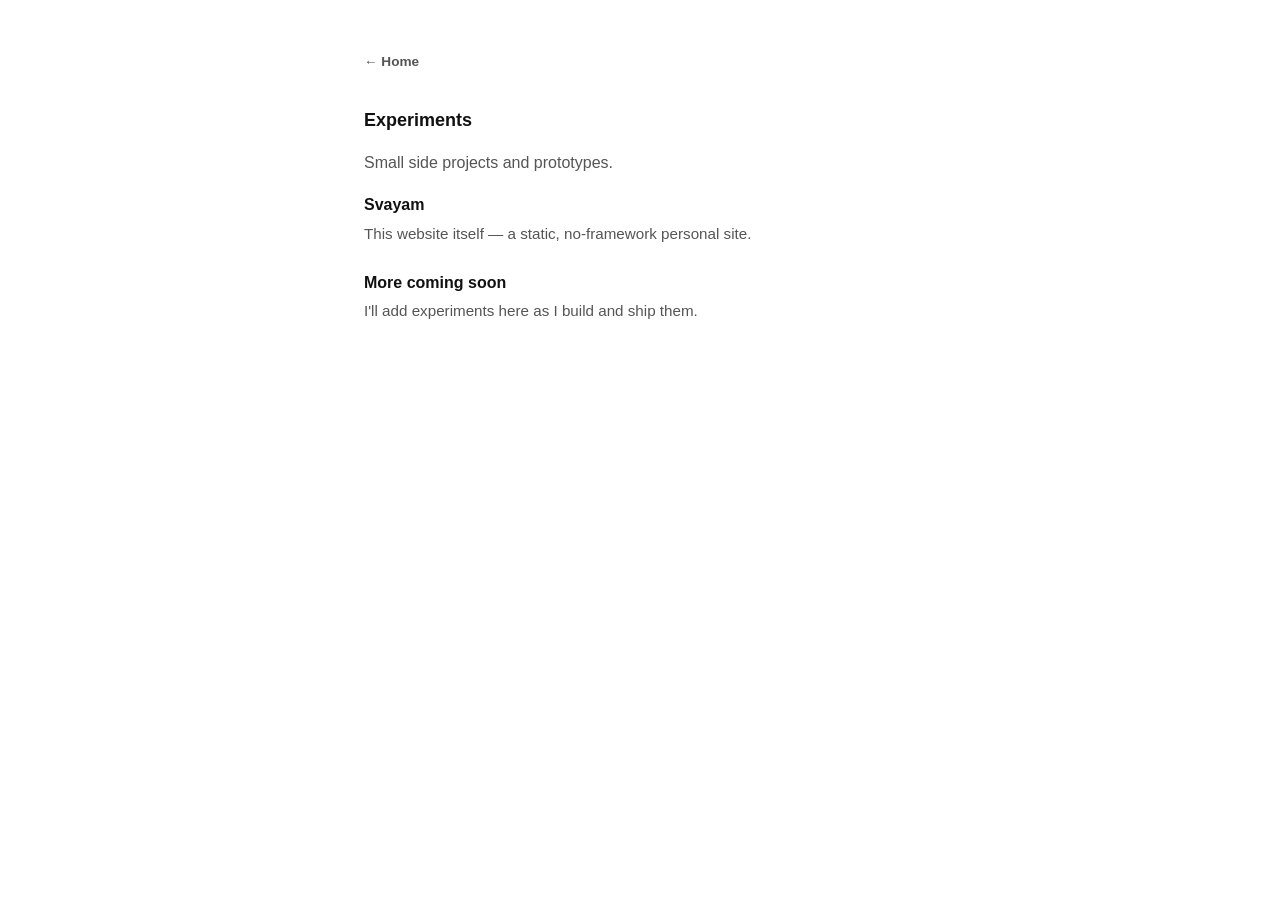
==== experiments.html @ 6d8f89d7 "Add minimalistic personal website with all pages Co-authored-by: codepystack <81258570+codepystack@u" ====
<!DOCTYPE html>
<html lang="en">
<head>
  <meta charset="UTF-8" />
  <meta name="viewport" content="width=device-width, initial-scale=1.0" />
  <title>Experiments — Svayam</title>
  <link rel="stylesheet" href="style.css" />
</head>
<body>

  <div class="section-header">
    <a href="index.html">← Home</a>
  </div>

  <h2>Experiments</h2>
  <p>Small side projects and prototypes.</p>

  <div class="entry">
    <h3>Svayam</h3>
    <p>This website itself — a static, no-framework personal site.</p>
  </div>

  <div class="entry">
    <h3>More coming soon</h3>
    <p>I'll add experiments here as I build and ship them.</p>
  </div>

</body>
</html>
---- style.css ----
*,
*::before,
*::after {
  margin: 0;
  padding: 0;
  box-sizing: border-box;
}

:root {
  --text: #111;
  --text-secondary: #555;
  --bg: #fff;
  --border: #e0e0e0;
  --link: #111;
  --link-hover: #444;
}

body {
  font-family: -apple-system, BlinkMacSystemFont, "Segoe UI", Roboto, Helvetica,
    Arial, sans-serif;
  color: var(--text);
  background: var(--bg);
  line-height: 1.6;
  max-width: 600px;
  margin: 0 auto;
  padding: 3rem 1.5rem;
}

/* Profile photo */
.photo {
  width: 96px;
  height: 96px;
  border-radius: 50%;
  object-fit: cover;
  margin-bottom: 1.5rem;
}

/* Typography */
h1 {
  font-size: 1.5rem;
  font-weight: 700;
  margin-bottom: 0.25rem;
}

h2 {
  font-size: 1.125rem;
  font-weight: 700;
  margin-bottom: 1rem;
}

p {
  color: var(--text-secondary);
  margin-bottom: 1rem;
}

/* Links */
a {
  color: var(--link);
  font-weight: 700;
  text-decoration: none;
}

a:hover {
  color: var(--link-hover);
  text-decoration: underline;
}

/* Navigation */
nav {
  margin-top: 2rem;
  display: flex;
  flex-wrap: wrap;
  gap: 1rem;
}

nav a {
  font-size: 0.95rem;
}

/* Social / contact links */
.links {
  margin-top: 1rem;
  display: flex;
  gap: 1.25rem;
}

.links a {
  font-size: 0.9rem;
}

/* Divider */
hr {
  border: none;
  border-top: 1px solid var(--border);
  margin: 2rem 0;
}

/* Section pages */
.section-header {
  margin-bottom: 2rem;
}

.section-header a {
  font-size: 0.85rem;
  color: var(--text-secondary);
  font-weight: 600;
}

.section-header a:hover {
  color: var(--text);
}

/* List styles for section content */
ul {
  list-style: disc;
  padding-left: 1.25rem;
}

li {
  margin-bottom: 0.5rem;
  color: var(--text-secondary);
}

li strong {
  color: var(--text);
}

/* Entry blocks */
.entry {
  margin-bottom: 1.5rem;
}

.entry h3 {
  font-size: 1rem;
  font-weight: 700;
  margin-bottom: 0.25rem;
}

.entry p {
  font-size: 0.95rem;
}

.entry .meta {
  font-size: 0.8rem;
  color: var(--text-secondary);
}
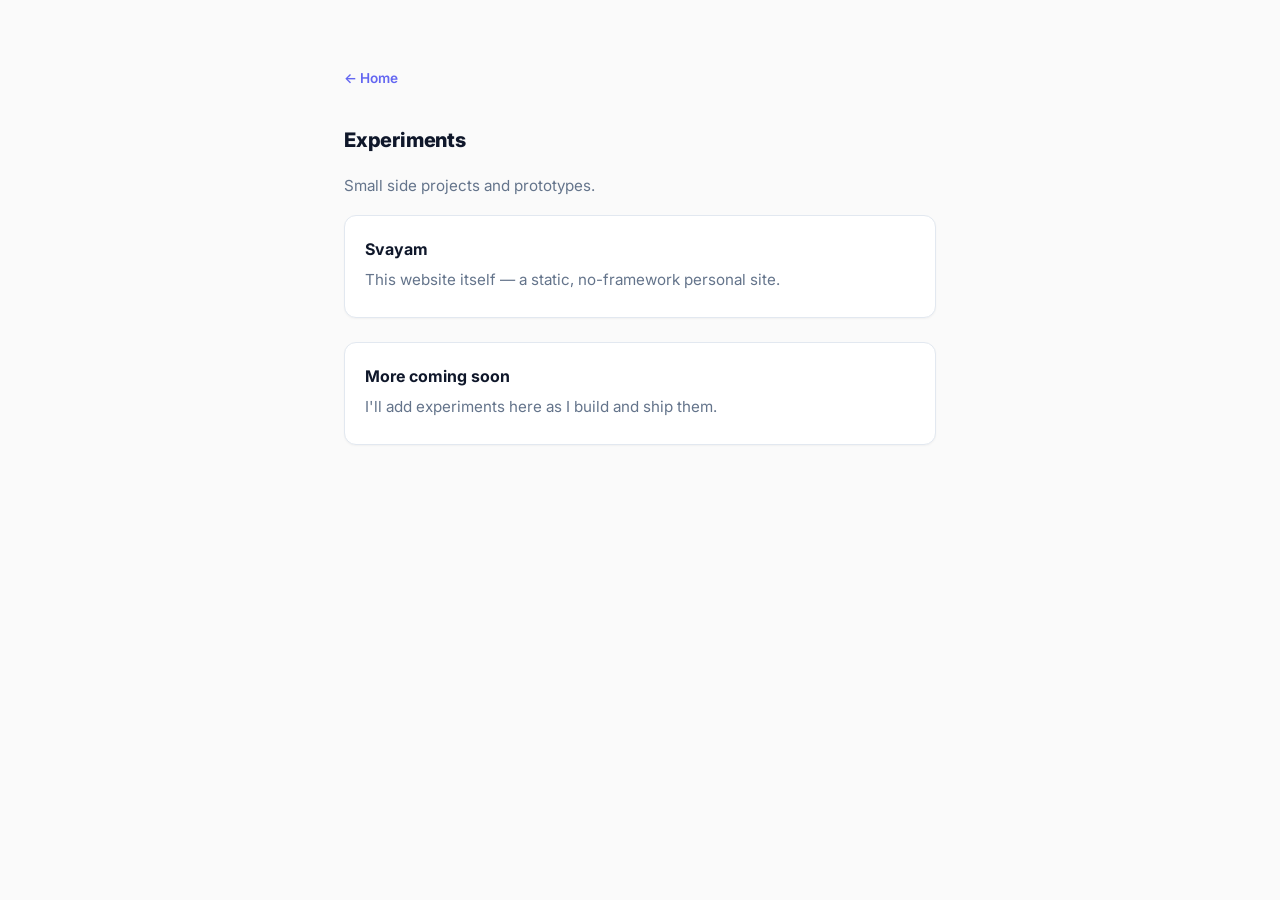
==== commit 9c7e5460: "Modernize theme and add LinkedIn posts section - Updated CSS with modern design: indigo accent, pill" ====
--- a/experiments.html
+++ b/experiments.html
@@ -4,6 +4,9 @@
   <meta charset="UTF-8" />
   <meta name="viewport" content="width=device-width, initial-scale=1.0" />
   <title>Experiments — Svayam</title>
+  <link rel="preconnect" href="https://fonts.googleapis.com" />
+  <link rel="preconnect" href="https://fonts.gstatic.com" crossorigin />
+  <link href="https://fonts.googleapis.com/css2?family=Inter:wght@400;600;700;800&display=swap" rel="stylesheet" />
   <link rel="stylesheet" href="style.css" />
 </head>
 <body>
--- a/style.css
+++ b/style.css
@@ -7,62 +7,80 @@
 }
 
 :root {
-  --text: #111;
-  --text-secondary: #555;
-  --bg: #fff;
-  --border: #e0e0e0;
-  --link: #111;
-  --link-hover: #444;
+  --text: #0f172a;
+  --text-secondary: #64748b;
+  --bg: #fafafa;
+  --surface: #ffffff;
+  --border: #e2e8f0;
+  --accent: #6366f1;
+  --accent-hover: #4f46e5;
+  --accent-light: #eef2ff;
+  --accent-glow: rgba(99, 102, 241, 0.08);
+  --link: #6366f1;
+  --link-hover: #4f46e5;
+  --shadow-sm: 0 1px 2px rgba(0, 0, 0, 0.04);
+  --shadow-md: 0 4px 12px rgba(0, 0, 0, 0.06);
+  --shadow-lg: 0 8px 24px rgba(0, 0, 0, 0.08);
+  --radius: 12px;
+  --radius-sm: 8px;
 }
 
 body {
-  font-family: -apple-system, BlinkMacSystemFont, "Segoe UI", Roboto, Helvetica,
-    Arial, sans-serif;
+  font-family: "Inter", -apple-system, BlinkMacSystemFont, "Segoe UI", Roboto,
+    Helvetica, Arial, sans-serif;
   color: var(--text);
   background: var(--bg);
-  line-height: 1.6;
-  max-width: 600px;
+  line-height: 1.7;
+  max-width: 640px;
   margin: 0 auto;
-  padding: 3rem 1.5rem;
+  padding: 4rem 1.5rem;
+  -webkit-font-smoothing: antialiased;
+  -moz-osx-font-smoothing: grayscale;
 }
 
 /* Profile photo */
 .photo {
-  width: 96px;
-  height: 96px;
+  width: 88px;
+  height: 88px;
   border-radius: 50%;
   object-fit: cover;
   margin-bottom: 1.5rem;
+  box-shadow: var(--shadow-md);
+  border: 3px solid var(--surface);
 }
 
 /* Typography */
 h1 {
-  font-size: 1.5rem;
-  font-weight: 700;
+  font-size: 1.75rem;
+  font-weight: 800;
   margin-bottom: 0.25rem;
+  letter-spacing: -0.02em;
 }
 
 h2 {
-  font-size: 1.125rem;
-  font-weight: 700;
+  font-size: 1.25rem;
+  font-weight: 800;
   margin-bottom: 1rem;
+  letter-spacing: -0.01em;
 }
 
 p {
   color: var(--text-secondary);
   margin-bottom: 1rem;
+  font-size: 0.95rem;
 }
 
 /* Links */
 a {
   color: var(--link);
-  font-weight: 700;
-  text-decoration: none;
+  font-weight: 600;
+  text-decoration: none;
+  transition: color 0.2s;
 }
 
 a:hover {
   color: var(--link-hover);
-  text-decoration: underline;
+  text-decoration: none;
 }
 
 /* Navigation */
@@ -77,22 +95,86 @@
   font-size: 0.95rem;
 }
 
+/* Navigation teasers */
+.nav-teasers {
+  margin-top: 2rem;
+  display: grid;
+  grid-template-columns: repeat(2, 1fr);
+  gap: 0.75rem;
+}
+
+.nav-card {
+  display: block;
+  padding: 1.125rem 1.25rem;
+  border: 1px solid var(--border);
+  border-radius: var(--radius);
+  background: var(--surface);
+  transition: transform 0.2s, box-shadow 0.2s, border-color 0.2s;
+  box-shadow: var(--shadow-sm);
+}
+
+.nav-card:hover {
+  border-color: var(--accent);
+  box-shadow: var(--shadow-md), 0 0 0 3px var(--accent-glow);
+  text-decoration: none;
+  transform: translateY(-2px);
+}
+
+.nav-card .nav-title {
+  display: block;
+  font-size: 0.9rem;
+  font-weight: 700;
+  color: var(--text);
+  transition: color 0.2s;
+}
+
+.nav-card:hover .nav-title {
+  color: var(--accent);
+}
+
+.nav-card .nav-desc {
+  display: block;
+  font-size: 0.8rem;
+  color: var(--text-secondary);
+  margin-top: 0.25rem;
+  font-weight: 400;
+  line-height: 1.5;
+}
+
 /* Social / contact links */
 .links {
-  margin-top: 1rem;
-  display: flex;
-  gap: 1.25rem;
+  margin-top: 1.25rem;
+  display: flex;
+  gap: 0.75rem;
+  flex-wrap: wrap;
 }
 
 .links a {
-  font-size: 0.9rem;
+  font-size: 0.85rem;
+  padding: 0.5rem 1rem;
+  border-radius: 100px;
+  border: 1px solid var(--border);
+  background: var(--surface);
+  color: var(--text);
+  font-weight: 600;
+  transition: border-color 0.2s, background 0.2s, color 0.2s, box-shadow 0.2s;
+  display: inline-flex;
+  align-items: center;
+  gap: 0.4rem;
+}
+
+.links a:hover {
+  border-color: var(--accent);
+  color: var(--accent);
+  background: var(--accent-light);
+  box-shadow: 0 0 0 3px var(--accent-glow);
 }
 
 /* Divider */
 hr {
   border: none;
   border-top: 1px solid var(--border);
-  margin: 2rem 0;
+  margin: 2.5rem 0;
 }
 
 /* Section pages */
@@ -102,12 +184,12 @@
 
 .section-header a {
   font-size: 0.85rem;
-  color: var(--text-secondary);
+  color: var(--accent);
   font-weight: 600;
 }
 
 .section-header a:hover {
-  color: var(--text);
+  color: var(--accent-hover);
 }
 
 /* List styles for section content */
@@ -128,6 +210,11 @@
 /* Entry blocks */
 .entry {
   margin-bottom: 1.5rem;
+  padding: 1.25rem;
+  border-radius: var(--radius);
+  background: var(--surface);
+  border: 1px solid var(--border);
+  box-shadow: var(--shadow-sm);
 }
 
 .entry h3 {
@@ -138,9 +225,109 @@
 
 .entry p {
   font-size: 0.95rem;
+  margin-bottom: 0.25rem;
 }
 
 .entry .meta {
   font-size: 0.8rem;
   color: var(--text-secondary);
 }
+
+/* Section title with accent bar */
+.section-title {
+  font-size: 0.75rem;
+  font-weight: 700;
+  text-transform: uppercase;
+  letter-spacing: 0.08em;
+  color: var(--text-secondary);
+  margin-bottom: 1rem;
+  display: flex;
+  align-items: center;
+  gap: 0.75rem;
+}
+
+.section-title::after {
+  content: "";
+  flex: 1;
+  height: 1px;
+  background: var(--border);
+}
+
+/* LinkedIn posts section */
+.linkedin-posts {
+  display: flex;
+  flex-direction: column;
+  gap: 0.75rem;
+}
+
+.linkedin-card {
+  display: block;
+  padding: 1.25rem;
+  border: 1px solid var(--border);
+  border-radius: var(--radius);
+  background: var(--surface);
+  box-shadow: var(--shadow-sm);
+  transition: transform 0.2s, box-shadow 0.2s, border-color 0.2s;
+  text-decoration: none;
+}
+
+.linkedin-card:hover {
+  transform: translateY(-2px);
+  box-shadow: var(--shadow-md);
+  border-color: #0a66c2;
+  text-decoration: none;
+}
+
+.linkedin-card .post-header {
+  display: flex;
+  align-items: center;
+  gap: 0.5rem;
+  margin-bottom: 0.75rem;
+}
+
+.linkedin-card .post-source {
+  font-size: 0.7rem;
+  font-weight: 700;
+  color: #0a66c2;
+  text-transform: uppercase;
+  letter-spacing: 0.06em;
+  background: #e8f3ff;
+  padding: 0.2rem 0.5rem;
+  border-radius: 4px;
+}
+
+.linkedin-card .post-date {
+  font-size: 0.75rem;
+  color: var(--text-secondary);
+}
+
+.linkedin-card .post-text {
+  font-size: 0.9rem;
+  color: var(--text);
+  line-height: 1.6;
+  margin-bottom: 0;
+  font-weight: 400;
+}
+
+.linkedin-card .post-read-more {
+  display: inline-block;
+  margin-top: 0.5rem;
+  font-size: 0.8rem;
+  font-weight: 600;
+  color: #0a66c2;
+}
+
+/* Responsive */
+@media (max-width: 520px) {
+  body {
+    padding: 2.5rem 1.25rem;
+  }
+
+  h1 {
+    font-size: 1.5rem;
+  }
+
+  .nav-teasers {
+    grid-template-columns: 1fr;
+  }
+}
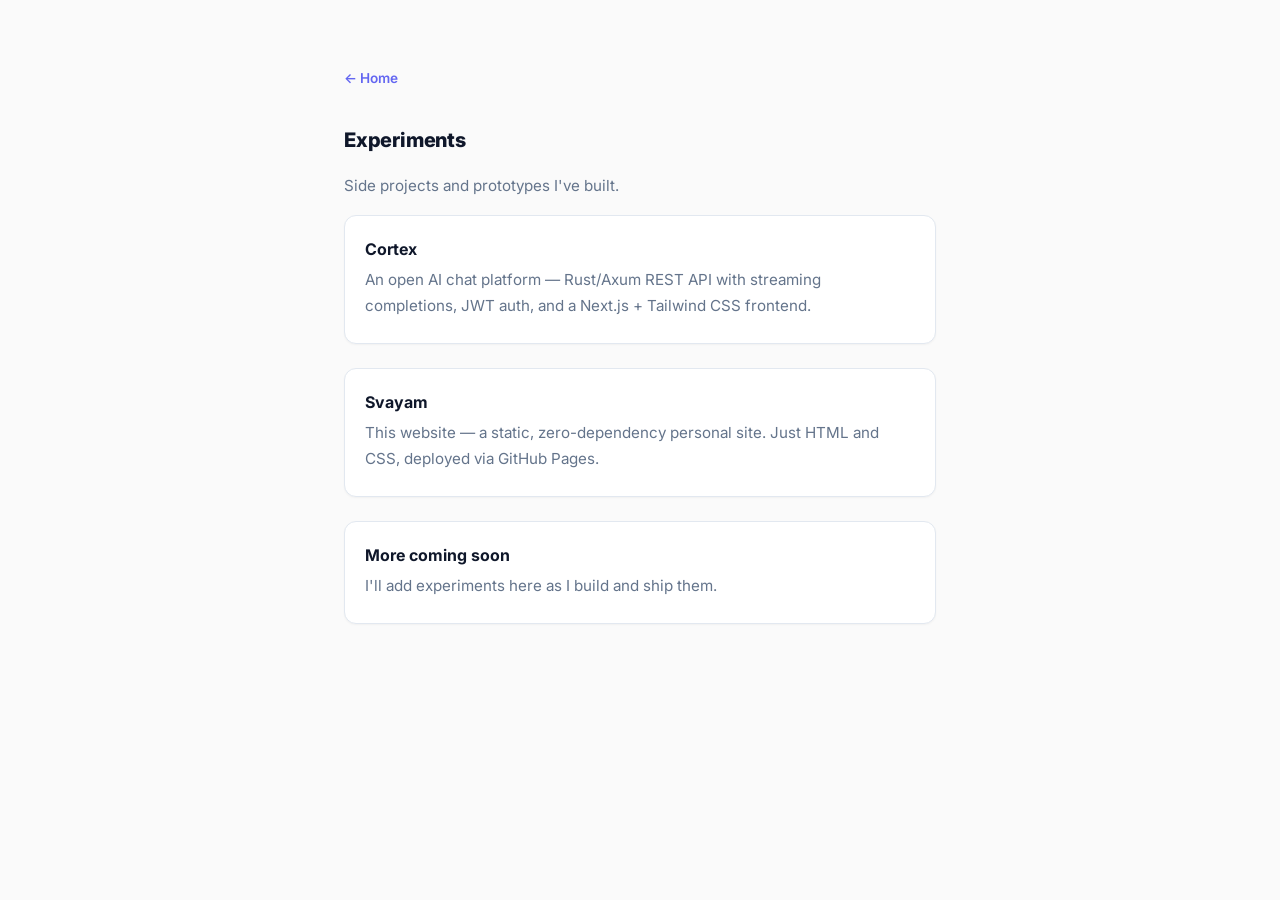
==== commit 7439155e: "Update background info and complement content across all pages - Updated index.html bio: full-stack " ====
--- a/experiments.html
+++ b/experiments.html
@@ -16,11 +16,16 @@
   </div>
 
   <h2>Experiments</h2>
-  <p>Small side projects and prototypes.</p>
+  <p>Side projects and prototypes I've built.</p>
+
+  <div class="entry">
+    <h3>Cortex</h3>
+    <p>An open AI chat platform — Rust/Axum REST API with streaming completions, JWT auth, and a Next.js + Tailwind CSS frontend.</p>
+  </div>
 
   <div class="entry">
     <h3>Svayam</h3>
-    <p>This website itself — a static, no-framework personal site.</p>
+    <p>This website — a static, zero-dependency personal site. Just HTML and CSS, deployed via GitHub Pages.</p>
   </div>
 
   <div class="entry">
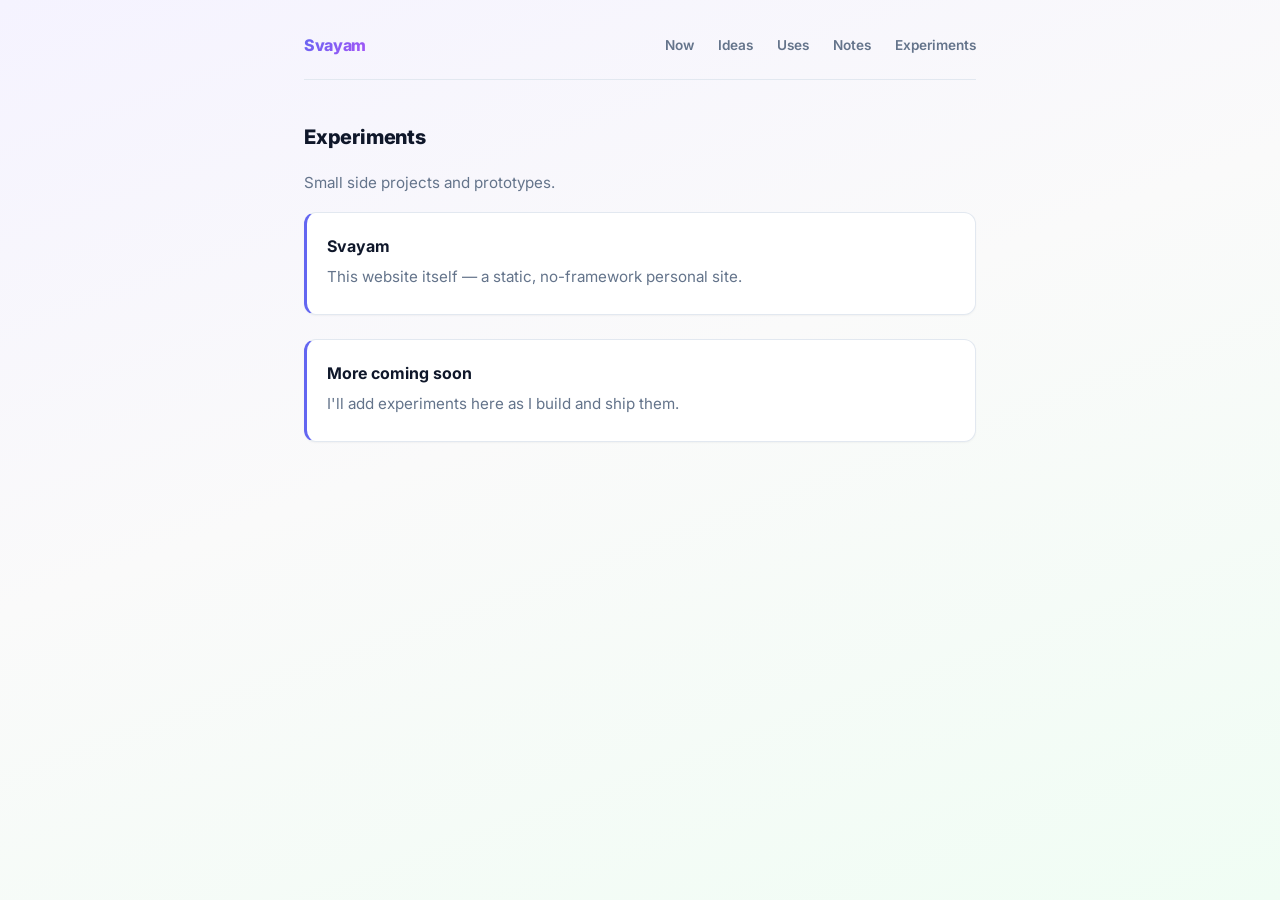
==== commit a83fd61c: "Change layout: top nav header, side-by-side hero, wider body, 3-column explore grid Co-authored-by: " ====
--- a/experiments.html
+++ b/experiments.html
@@ -11,21 +11,23 @@
 </head>
 <body>
 
-  <div class="section-header">
-    <a href="index.html">← Home</a>
-  </div>
+  <header class="site-header">
+    <a href="index.html" class="site-logo">Svayam</a>
+    <nav>
+      <a href="now.html">Now</a>
+      <a href="ideas.html">Ideas</a>
+      <a href="uses.html">Uses</a>
+      <a href="notes.html">Notes</a>
+      <a href="experiments.html">Experiments</a>
+    </nav>
+  </header>
 
   <h2>Experiments</h2>
-  <p>Side projects and prototypes I've built.</p>
-
-  <div class="entry">
-    <h3>Cortex</h3>
-    <p>An open AI chat platform — Rust/Axum REST API with streaming completions, JWT auth, and a Next.js + Tailwind CSS frontend.</p>
-  </div>
+  <p>Small side projects and prototypes.</p>
 
   <div class="entry">
     <h3>Svayam</h3>
-    <p>This website — a static, zero-dependency personal site. Just HTML and CSS, deployed via GitHub Pages.</p>
+    <p>This website itself — a static, no-framework personal site.</p>
   </div>
 
   <div class="entry">
--- a/style.css
+++ b/style.css
@@ -15,7 +15,7 @@
   --accent: #6366f1;
   --accent-hover: #4f46e5;
   --accent-light: #eef2ff;
-  --accent-glow: rgba(99, 102, 241, 0.08);
+  --accent-glow: rgba(99, 102, 241, 0.12);
   --link: #6366f1;
   --link-hover: #4f46e5;
   --shadow-sm: 0 1px 2px rgba(0, 0, 0, 0.04);
@@ -23,17 +23,25 @@
   --shadow-lg: 0 8px 24px rgba(0, 0, 0, 0.08);
   --radius: 12px;
   --radius-sm: 8px;
+  --gradient-hero: linear-gradient(135deg, #6366f1 0%, #a855f7 100%);
+  --gradient-bg: linear-gradient(160deg, #f5f3ff 0%, #fafafa 45%, #f0fdf4 100%);
+  --gradient-accent: linear-gradient(135deg, rgba(99, 102, 241, 0.06) 0%, rgba(168, 85, 247, 0.06) 100%);
+}
+
+html {
+  background: var(--gradient-bg);
+  min-height: 100%;
 }
 
 body {
   font-family: "Inter", -apple-system, BlinkMacSystemFont, "Segoe UI", Roboto,
     Helvetica, Arial, sans-serif;
   color: var(--text);
-  background: var(--bg);
+  background: transparent;
   line-height: 1.7;
-  max-width: 640px;
+  max-width: 720px;
   margin: 0 auto;
-  padding: 4rem 1.5rem;
+  padding: 2rem 1.5rem 4rem;
   -webkit-font-smoothing: antialiased;
   -moz-osx-font-smoothing: grayscale;
 }
@@ -45,8 +53,66 @@
   border-radius: 50%;
   object-fit: cover;
   margin-bottom: 1.5rem;
-  box-shadow: var(--shadow-md);
-  border: 3px solid var(--surface);
+  box-shadow: var(--shadow-md), 0 0 0 3px var(--accent-glow);
+  border: 3px solid transparent;
+  background: linear-gradient(var(--surface), var(--surface)) padding-box,
+    var(--gradient-hero) border-box;
+  flex-shrink: 0;
+}
+
+/* Site header — top navigation */
+.site-header {
+  display: flex;
+  align-items: center;
+  justify-content: space-between;
+  padding-bottom: 1.25rem;
+  margin-bottom: 2.5rem;
+  border-bottom: 1px solid var(--border);
+}
+
+.site-logo {
+  font-size: 1rem;
+  font-weight: 800;
+  letter-spacing: -0.02em;
+  background: var(--gradient-hero);
+  -webkit-background-clip: text;
+  -webkit-text-fill-color: transparent;
+  background-clip: text;
+}
+
+.site-header nav {
+  margin-top: 0;
+  display: flex;
+  gap: 1.5rem;
+  flex-wrap: nowrap;
+}
+
+.site-header nav a {
+  font-size: 0.85rem;
+  color: var(--text-secondary);
+  font-weight: 600;
+  transition: color 0.2s;
+}
+
+.site-header nav a:hover {
+  color: var(--accent);
+}
+
+/* Hero — side-by-side photo + bio */
+.hero {
+  display: flex;
+  align-items: flex-start;
+  gap: 2rem;
+  margin-bottom: 2.5rem;
+}
+
+.hero .photo {
+  margin-bottom: 0;
+}
+
+.hero-content {
+  flex: 1;
+  min-width: 0;
 }
 
 /* Typography */
@@ -55,6 +121,10 @@
   font-weight: 800;
   margin-bottom: 0.25rem;
   letter-spacing: -0.02em;
+  background: var(--gradient-hero);
+  -webkit-background-clip: text;
+  -webkit-text-fill-color: transparent;
+  background-clip: text;
 }
 
 h2 {
@@ -99,7 +169,7 @@
 .nav-teasers {
   margin-top: 2rem;
   display: grid;
-  grid-template-columns: repeat(2, 1fr);
+  grid-template-columns: repeat(3, 1fr);
   gap: 0.75rem;
 }
 
@@ -109,7 +179,7 @@
   border: 1px solid var(--border);
   border-radius: var(--radius);
   background: var(--surface);
-  transition: transform 0.2s, box-shadow 0.2s, border-color 0.2s;
+  transition: transform 0.2s, box-shadow 0.2s, border-color 0.2s, background 0.2s;
   box-shadow: var(--shadow-sm);
 }
 
@@ -118,6 +188,7 @@
   box-shadow: var(--shadow-md), 0 0 0 3px var(--accent-glow);
   text-decoration: none;
   transform: translateY(-2px);
+  background: var(--gradient-accent);
 }
 
 .nav-card .nav-title {
@@ -166,7 +237,7 @@
 .links a:hover {
   border-color: var(--accent);
   color: var(--accent);
-  background: var(--accent-light);
+  background: linear-gradient(135deg, var(--accent-light) 0%, #f5f3ff 100%);
   box-shadow: 0 0 0 3px var(--accent-glow);
 }
 
@@ -214,6 +285,7 @@
   border-radius: var(--radius);
   background: var(--surface);
   border: 1px solid var(--border);
+  border-left: 3px solid var(--accent);
   box-shadow: var(--shadow-sm);
 }
 
@@ -239,7 +311,7 @@
   font-weight: 700;
   text-transform: uppercase;
   letter-spacing: 0.08em;
-  color: var(--text-secondary);
+  color: var(--accent);
   margin-bottom: 1rem;
   display: flex;
   align-items: center;
@@ -250,7 +322,8 @@
   content: "";
   flex: 1;
   height: 1px;
-  background: var(--border);
+  background: linear-gradient(90deg, var(--accent) 0%, transparent 100%);
+  opacity: 0.3;
 }
 
 /* LinkedIn posts section */
@@ -264,6 +337,7 @@
   display: block;
   padding: 1.25rem;
   border: 1px solid var(--border);
+  border-left: 3px solid #0a66c2;
   border-radius: var(--radius);
   background: var(--surface);
   box-shadow: var(--shadow-sm);
@@ -275,6 +349,7 @@
   transform: translateY(-2px);
   box-shadow: var(--shadow-md);
   border-color: #0a66c2;
+  background: linear-gradient(135deg, #f0f7ff 0%, var(--surface) 100%);
   text-decoration: none;
 }
 
@@ -318,16 +393,41 @@
 }
 
 /* Responsive */
-@media (max-width: 520px) {
+@media (max-width: 700px) {
+  .nav-teasers {
+    grid-template-columns: repeat(2, 1fr);
+  }
+}
+
+@media (max-width: 560px) {
   body {
-    padding: 2.5rem 1.25rem;
+    padding: 1.5rem 1.25rem 3rem;
   }
 
   h1 {
     font-size: 1.5rem;
   }
 
+  .site-header {
+    flex-direction: column;
+    align-items: flex-start;
+    gap: 0.75rem;
+  }
+
+  .site-header nav {
+    flex-wrap: wrap;
+    gap: 0.75rem;
+  }
+
+  .hero {
+    flex-direction: column;
+  }
+
+  .hero .photo {
+    margin-bottom: 0.5rem;
+  }
+
   .nav-teasers {
-    grid-template-columns: 1fr;
-  }
-}
+    grid-template-columns: repeat(2, 1fr);
+  }
+}
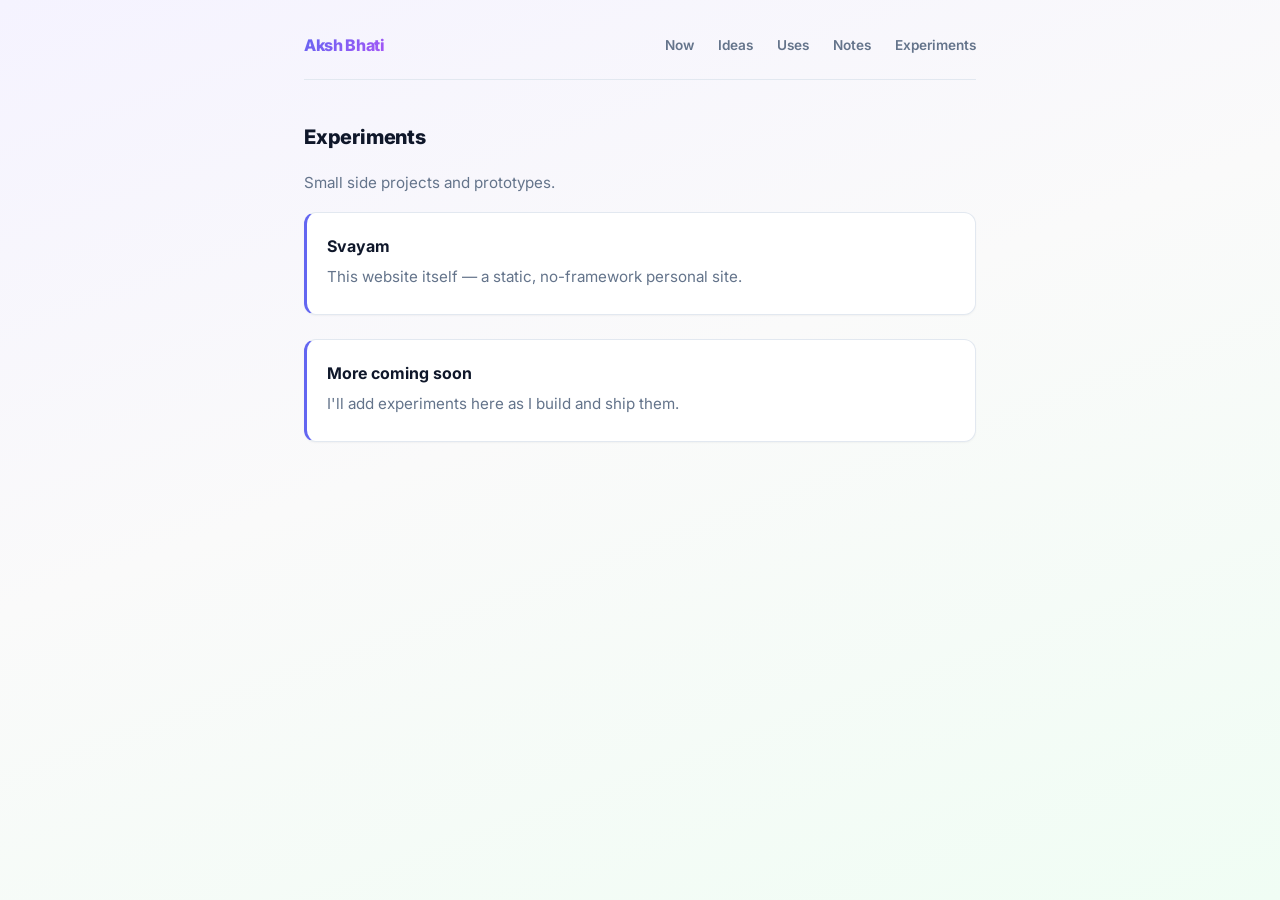
==== commit 72c8d123: "feat: replace displayed name Svayam with Aksh Bhati across all pages Co-authored-by: codepystack <81" ====
--- a/experiments.html
+++ b/experiments.html
@@ -3,7 +3,7 @@
 <head>
   <meta charset="UTF-8" />
   <meta name="viewport" content="width=device-width, initial-scale=1.0" />
-  <title>Experiments — Svayam</title>
+  <title>Experiments — Aksh Bhati</title>
   <link rel="preconnect" href="https://fonts.googleapis.com" />
   <link rel="preconnect" href="https://fonts.gstatic.com" crossorigin />
   <link href="https://fonts.googleapis.com/css2?family=Inter:wght@400;600;700;800&display=swap" rel="stylesheet" />
@@ -12,7 +12,7 @@
 <body>
 
   <header class="site-header">
-    <a href="index.html" class="site-logo">Svayam</a>
+    <a href="index.html" class="site-logo">Aksh Bhati</a>
     <nav>
       <a href="now.html">Now</a>
       <a href="ideas.html">Ideas</a>
